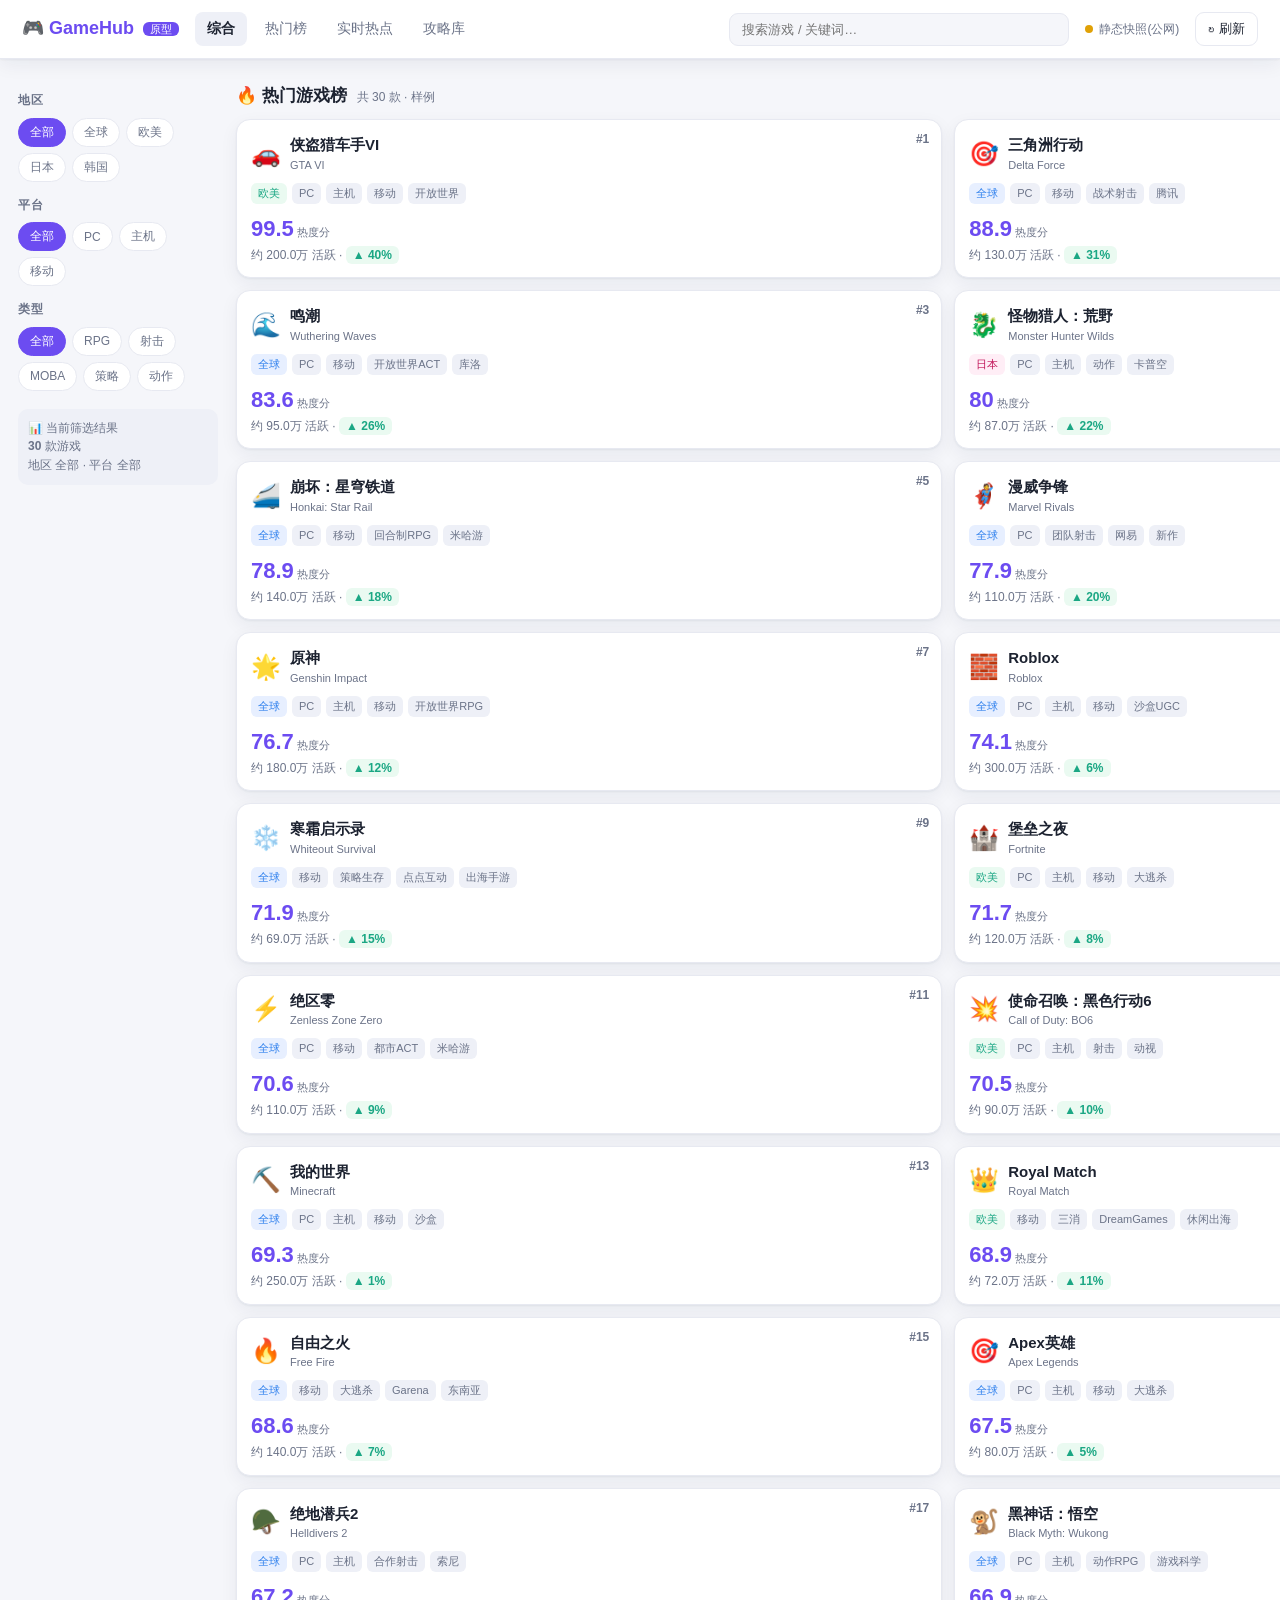
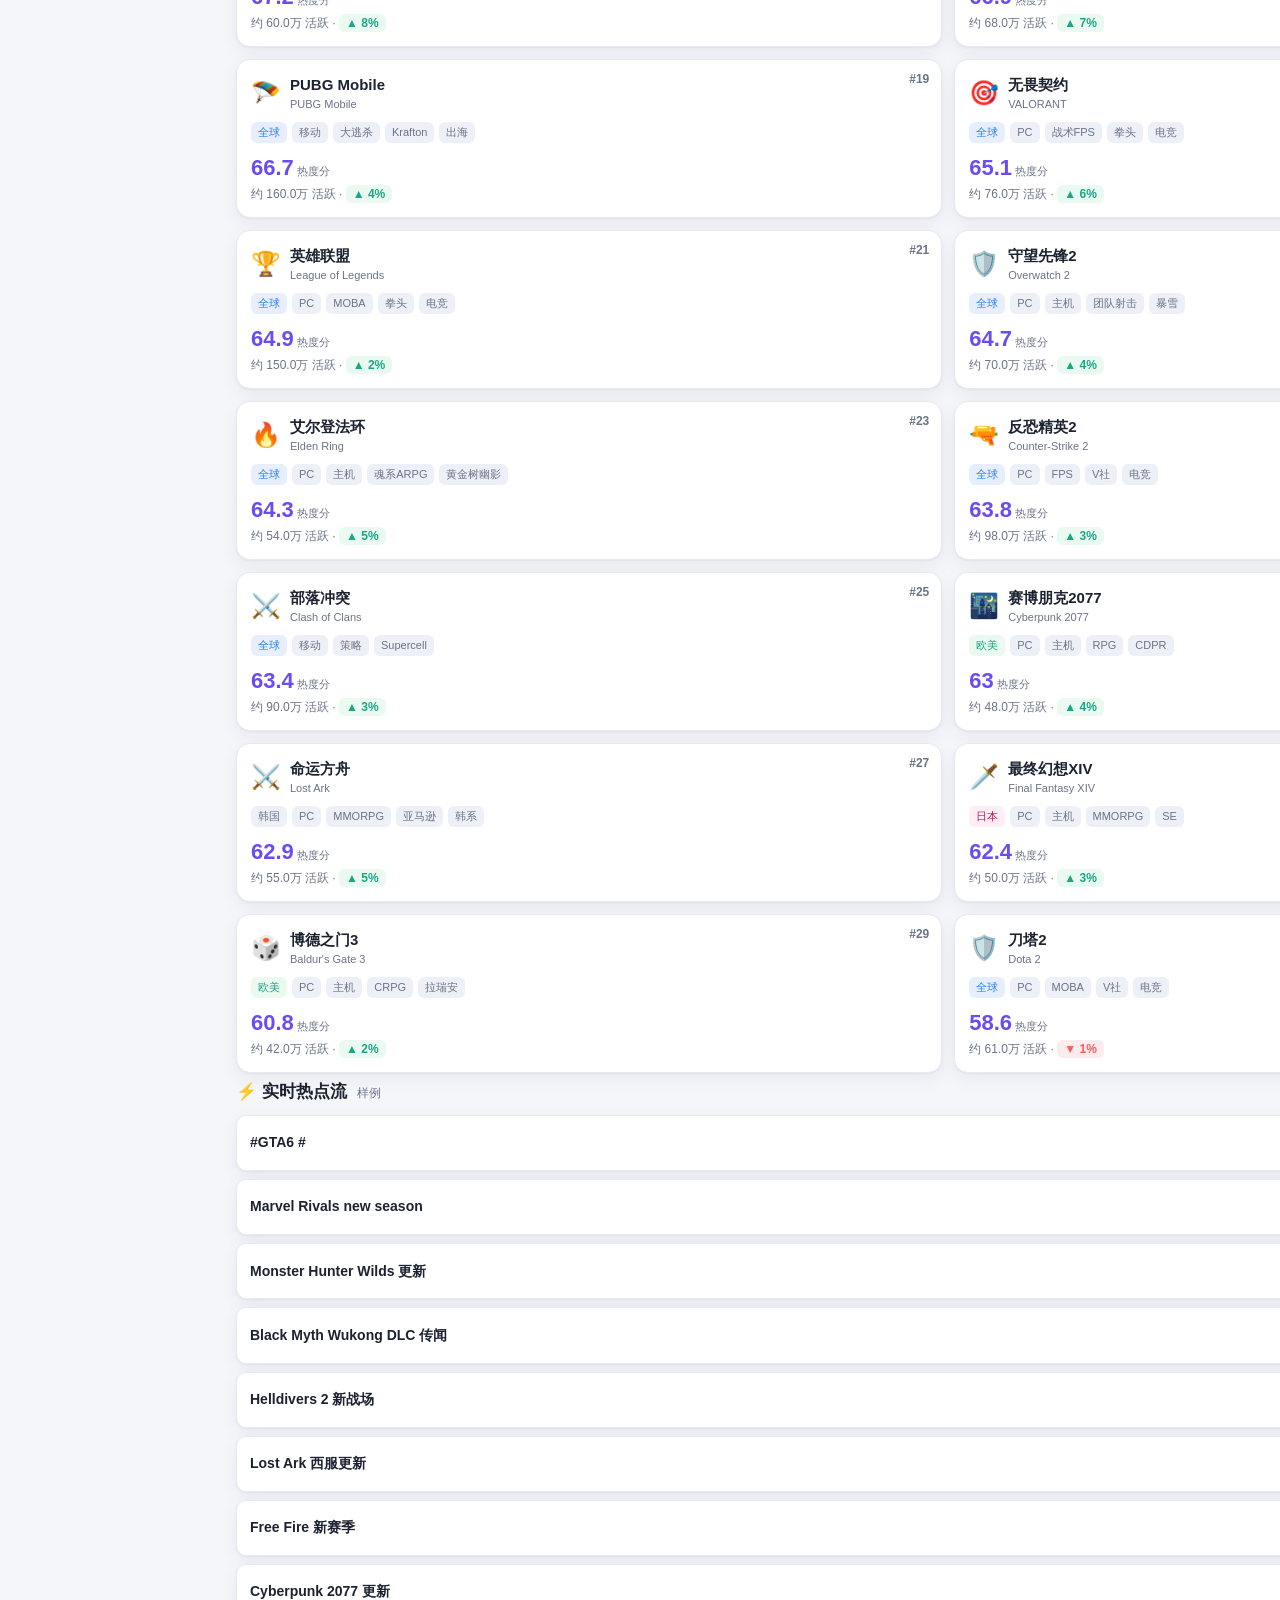
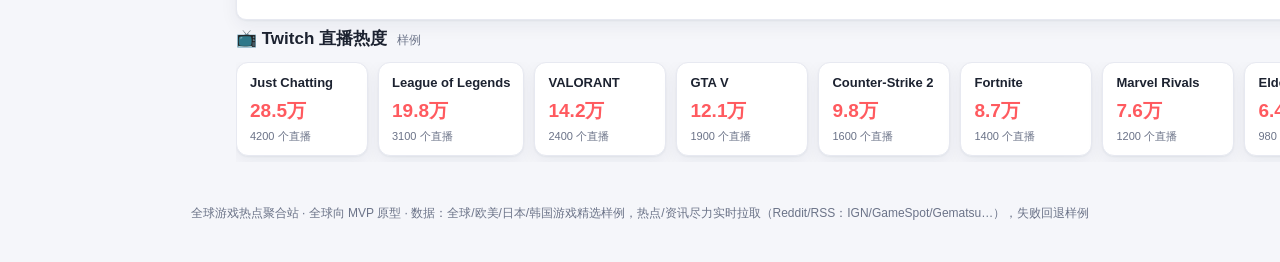
==== index.html @ d7518982 "feat: 全球游戏热点聚合站 MVP - 攻略实时化 + GitHub Pages 发布" ====
<!DOCTYPE html>
<html lang="zh-CN">
<head>
<meta charset="UTF-8" />
<meta name="viewport" content="width=device-width, initial-scale=1.0" />
<title>🌐 全球游戏热点聚合站 · 原型</title>
<link rel="stylesheet" href="style.css" />
</head>
<body>
<header class="topbar">
  <div class="brand">🎮 <b>GameHub</b> <span class="beta">原型</span></div>
  <nav class="nav">
    <a class="active" data-tab="all">综合</a>
    <a data-tab="hot">热门榜</a>
    <a data-tab="trend">实时热点</a>
    <a data-tab="guide">攻略库</a>
  </nav>
  <div class="search">
    <input id="search" placeholder="搜索游戏 / 关键词…" />
  </div>
  <div class="live"><span id="liveDot" class="dot"></span><span id="liveText">连接中…</span></div>
  <button id="refresh" class="refresh">↻ 刷新</button>
</header>

<div class="layout">
  <!-- 左：筛选 -->
  <aside class="side">
    <h3>地区</h3>
    <div class="chips" id="f-region">
      <button class="chip active" data-v="">全部</button>
      <button class="chip" data-v="全球">全球</button>
      <button class="chip" data-v="欧美">欧美</button>
      <button class="chip" data-v="日本">日本</button>
      <button class="chip" data-v="韩国">韩国</button>
    </div>
    <h3>平台</h3>
    <div class="chips" id="f-platform">
      <button class="chip active" data-v="">全部</button>
      <button class="chip" data-v="PC">PC</button>
      <button class="chip" data-v="主机">主机</button>
      <button class="chip" data-v="移动">移动</button>
    </div>
    <h3>类型</h3>
    <div class="chips" id="f-genre">
      <button class="chip active" data-v="">全部</button>
      <button class="chip" data-v="RPG">RPG</button>
      <button class="chip" data-v="射击">射击</button>
      <button class="chip" data-v="MOBA">MOBA</button>
      <button class="chip" data-v="策略">策略</button>
      <button class="chip" data-v="动作">动作</button>
    </div>
    <div class="stat" id="stat"></div>
  </aside>

  <!-- 中：热门游戏榜 -->
  <main class="main">
    <div class="sec-head"><h2>🔥 热门游戏榜</h2><span class="hint" id="gamesHint"></span></div>
    <div id="games" class="games"></div>

    <div class="sec-head"><h2>⚡ 实时热点流</h2><span class="hint" id="trendHint"></span></div>
    <div id="trends" class="trends"></div>

    <div class="sec-head"><h2>📺 Twitch 直播热度</h2><span class="hint" id="twitchHint"></span></div>
    <div id="twitch" class="twitch"></div>
  </main>

  <!-- 右：新闻 + 攻略 -->
  <aside class="side right">
    <div class="sec-head"><h2>📰 最新资讯</h2></div>
    <div id="news" class="news"></div>
    <div class="sec-head"><h2>📘 最新攻略</h2><span class="hint" id="guideHint"></span></div>
    <div id="guides" class="guides"></div>
    <div class="sec-head"><h2>🎬 YouTube 攻略视频</h2><span class="hint" id="ytHint"></span></div>
    <div id="yt" class="yt"></div>
  </aside>
</div>

<footer class="foot">全球游戏热点聚合站 · 全球向 MVP 原型 · 数据：全球/欧美/日本/韩国游戏精选样例，热点/资讯尽力实时拉取（Reddit/RSS：IGN/GameSpot/Gematsu…），失败回退样例</footer>

<script src="app.js"></script>
</body>
</html>
---- style.css ----
:root{
  --bg:#f5f6fa; --card:#fff; --ink:#1c2230; --sub:#6b7388; --line:#e7e9f1;
  --brand:#6c4cf1; --brand2:#2f80ed; --hot:#ff5a5f; --ok:#1ba784; --warn:#e0a106;
  --chip:#eef0f7; --radius:14px; --shadow:0 1px 2px rgba(20,30,60,.05),0 6px 18px rgba(20,30,60,.06);
}
*{box-sizing:border-box}
body{margin:0;font-family:-apple-system,BlinkMacSystemFont,"Segoe UI","PingFang SC","Microsoft YaHei",sans-serif;
  background:var(--bg);color:var(--ink);font-size:14px;line-height:1.55}
a{color:inherit;text-decoration:none;cursor:pointer}

/* topbar */
.topbar{position:sticky;top:0;z-index:20;display:flex;align-items:center;gap:16px;
  background:#fff;border-bottom:1px solid var(--line);padding:12px 22px;box-shadow:var(--shadow)}
.brand{font-size:18px}.brand b{color:var(--brand)}.beta{font-size:11px;background:var(--brand);color:#fff;
  padding:1px 7px;border-radius:6px;margin-left:4px;vertical-align:middle}
.nav{display:flex;gap:6px}
.nav a{padding:6px 12px;border-radius:8px;color:var(--sub);font-size:14px}
.nav a.active{background:var(--chip);color:var(--ink);font-weight:600}
.search{flex:1;max-width:340px;margin-left:auto}
.search input{width:100%;padding:8px 12px;border:1px solid var(--line);border-radius:9px;font-size:13px;background:var(--bg)}
.live{display:flex;align-items:center;gap:6px;font-size:12px;color:var(--sub);white-space:nowrap}
.dot{width:8px;height:8px;border-radius:50%;background:#bbb;display:inline-block}
.dot.on{background:var(--ok);box-shadow:0 0 0 3px rgba(27,167,132,.18)}
.dot.off{background:var(--warn)}
.refresh{border:1px solid var(--line);background:#fff;border-radius:9px;padding:7px 12px;cursor:pointer;font-size:13px;color:var(--ink)}
.refresh:hover{background:var(--chip)}

/* layout */
.layout{display:grid;grid-template-columns:200px 1fr 300px;gap:18px;max-width:1280px;margin:18px auto;padding:0 18px}
.side h3{font-size:12px;color:var(--sub);margin:14px 0 8px;text-transform:uppercase;letter-spacing:.5px}
.side.right{max-height:calc(100vh - 120px);overflow:auto}
.chips{display:flex;flex-wrap:wrap;gap:6px}
.chip{border:1px solid var(--line);background:#fff;color:var(--sub);padding:5px 11px;border-radius:999px;font-size:12px;cursor:pointer}
.chip.active{background:var(--brand);color:#fff;border-color:var(--brand)}
.stat{margin-top:18px;font-size:12px;color:var(--sub);background:var(--chip);border-radius:10px;padding:10px}

/* sections */
.sec-head{display:flex;align-items:baseline;gap:10px;margin:6px 0 10px}
.sec-head h2{font-size:17px;margin:0}
.hint{font-size:12px;color:var(--sub)}

/* games */
.games{display:grid;grid-template-columns:1fr 1fr;gap:12px}
.gcard{background:var(--card);border:1px solid var(--line);border-radius:var(--radius);padding:13px 14px;box-shadow:var(--shadow);position:relative}
.gcard .row1{display:flex;align-items:center;gap:9px}
.gcard .emoji{font-size:24px}
.gcard .nm{font-weight:700;font-size:15px}
.gcard .en{font-size:11px;color:var(--sub)}
.gcard .meta{display:flex;flex-wrap:wrap;gap:5px;margin:9px 0 4px}
.tag{font-size:11px;background:var(--chip);color:var(--sub);padding:2px 7px;border-radius:6px}
.tag.r-中国{background:#ffe9e9;color:#c0392b}.tag.r-全球{background:#e7efff;color:#2f80ed}
.tag.r-日本{background:#ffeef6;color:#c2185b}.tag.r-欧美{background:#eafaf1;color:#1ba784}
.tag.r-韩国{background:#fff3e0;color:#e07b00}
.gcard .stats{display:flex;justify-content:space-between;align-items:flex-end;margin-top:8px}
.score{font-size:22px;font-weight:800;color:var(--brand)}
.score small{font-size:11px;color:var(--sub);font-weight:400}
.players{font-size:12px;color:var(--sub)}
.trend{font-size:12px;font-weight:700;padding:2px 7px;border-radius:6px}
.trend.up{background:#eafaf1;color:var(--ok)}.trend.down{background:#fdecec;color:var(--hot)}
.rank{position:absolute;top:10px;right:12px;font-size:12px;color:var(--sub);font-weight:700}

/* trends */
.trends{display:flex;flex-direction:column;gap:8px}
.titem{background:var(--card);border:1px solid var(--line);border-radius:10px;padding:10px 13px;display:flex;align-items:center;gap:12px;box-shadow:var(--shadow)}
.titem .topic{font-weight:600;flex:1}
.titem .src{font-size:11px;color:var(--sub)}
.titem .mom{font-size:13px;font-weight:800;color:var(--ok);min-width:48px;text-align:right}
.titem .mom.neg{color:var(--hot)}
.bar{height:5px;background:var(--chip);border-radius:3px;flex:0 0 70px;overflow:hidden}
.bar > i{display:block;height:100%;background:linear-gradient(90deg,var(--brand),var(--brand2))}

/* news */
.news,.guides{display:flex;flex-direction:column;gap:8px;margin-bottom:6px}
.nitem{display:block;background:var(--card);border:1px solid var(--line);border-radius:10px;padding:9px 12px;box-shadow:var(--shadow);text-decoration:none;color:inherit;transition:.15s}
.nitem.guide:hover{border-color:var(--brand);transform:translateY(-1px)}
.nitem .t{font-size:13px;font-weight:600;line-height:1.4}
.nitem .m{display:flex;justify-content:space-between;margin-top:5px;font-size:11px;color:var(--sub)}
.lang{font-size:10px;padding:1px 6px;border-radius:5px;background:var(--chip);color:var(--sub)}
.guide .tp{font-size:10px;padding:1px 6px;border-radius:5px;color:#fff}
.tp.图文{background:var(--brand2)}.tp.视频{background:var(--hot)}

/* twitch live heat */
.twitch{display:flex;gap:10px;overflow-x:auto;padding-bottom:6px}
.tchip{min-width:132px;flex:0 0 auto;background:var(--card);border:1px solid var(--line);border-radius:12px;padding:10px 13px;box-shadow:var(--shadow)}
.tchip .g{font-weight:700;font-size:13px;white-space:nowrap;overflow:hidden;text-overflow:ellipsis}
.tchip .v{color:var(--hot);font-weight:800;font-size:19px;margin-top:3px}
.tchip .s{font-size:11px;color:var(--sub);margin-top:2px}

/* youtube video cards */
.yt{display:grid;grid-template-columns:1fr 1fr;gap:8px}
.vcard{display:block;background:var(--card);border:1px solid var(--line);border-radius:10px;overflow:hidden;box-shadow:var(--shadow);text-decoration:none;color:inherit}
.vcard img{width:100%;height:86px;object-fit:cover;display:block;background:var(--chip)}
.vcard .vt{font-size:12px;padding:6px 8px;line-height:1.35;height:46px;overflow:hidden}
.vcard .vc{font-size:11px;color:var(--sub);padding:0 8px 7px}
.yt-note{font-size:12px;color:var(--sub);background:var(--chip);border-radius:8px;padding:10px 12px}

.foot{text-align:center;color:var(--sub);font-size:12px;padding:24px 16px 40px}
@media(max-width:1024px){.layout{grid-template-columns:1fr}.side.right{max-height:none}.games{grid-template-columns:1fr}.yt{grid-template-columns:1fr 1fr}}
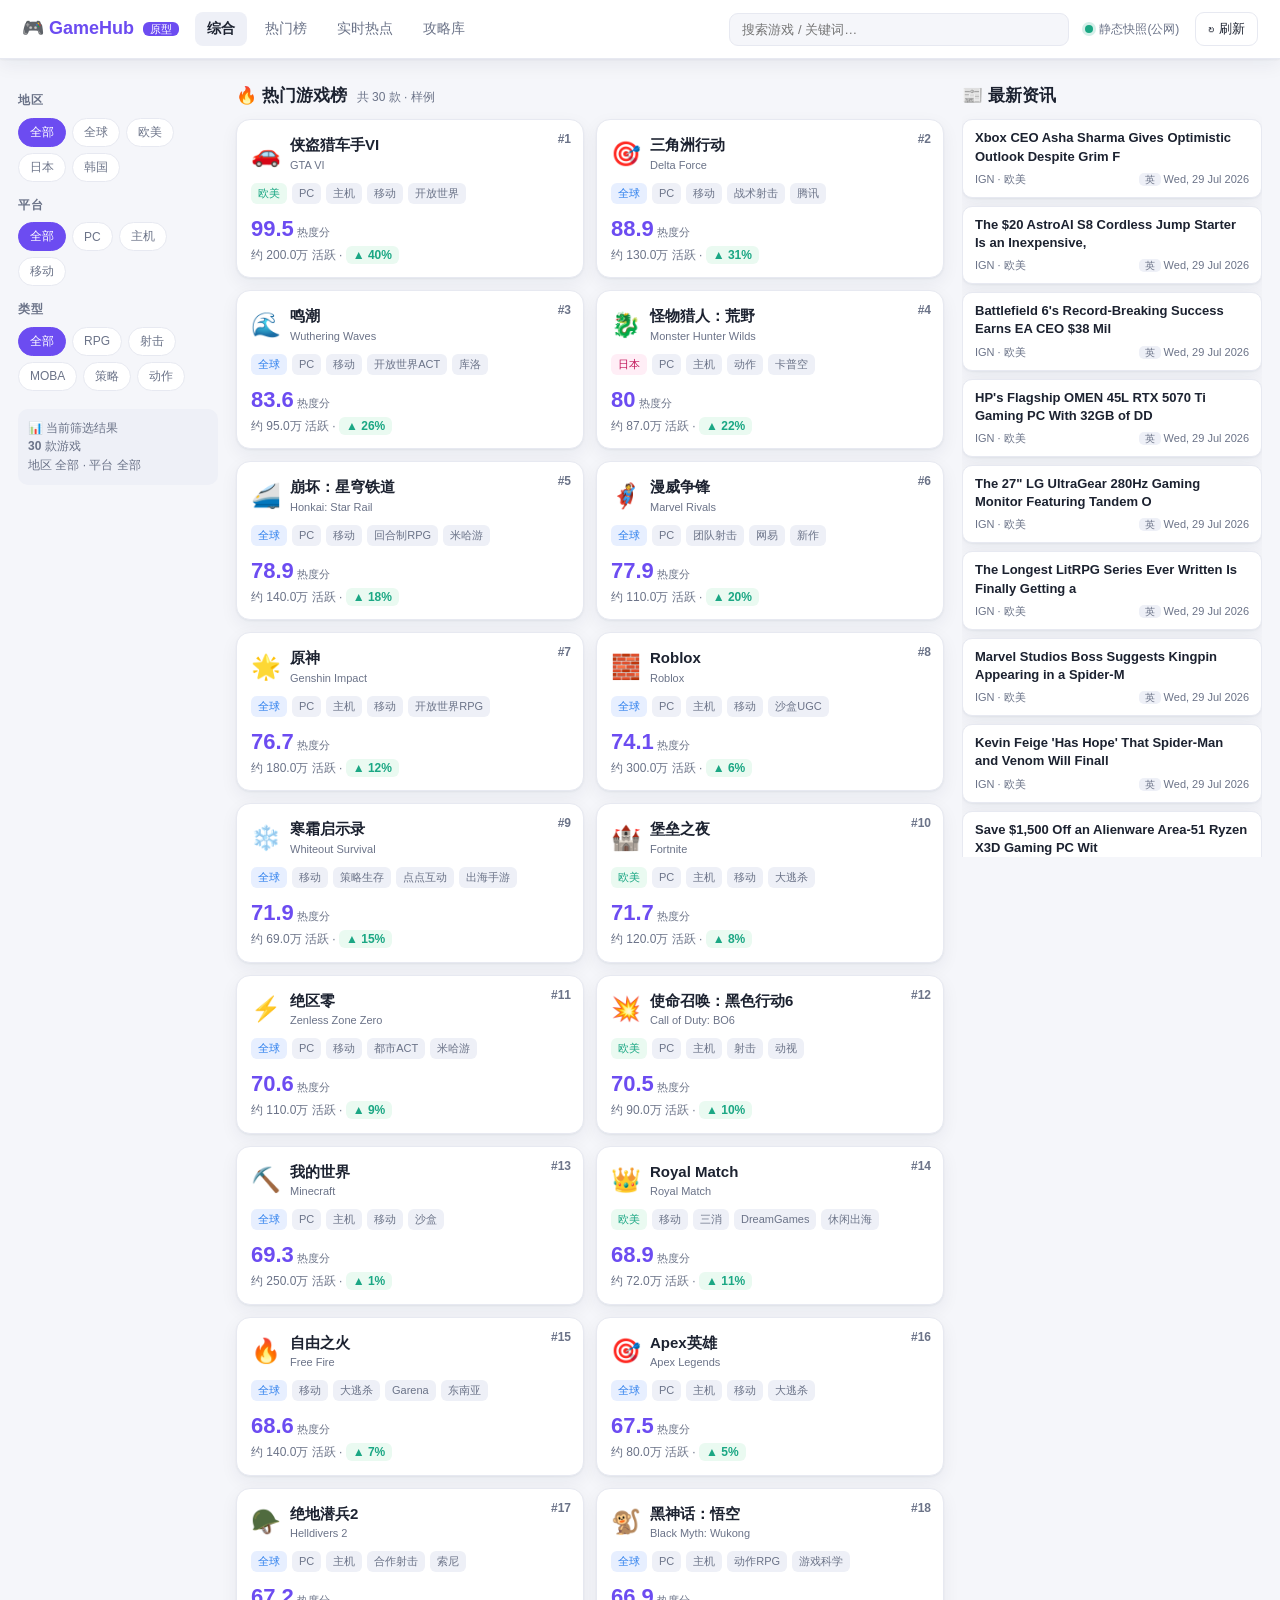
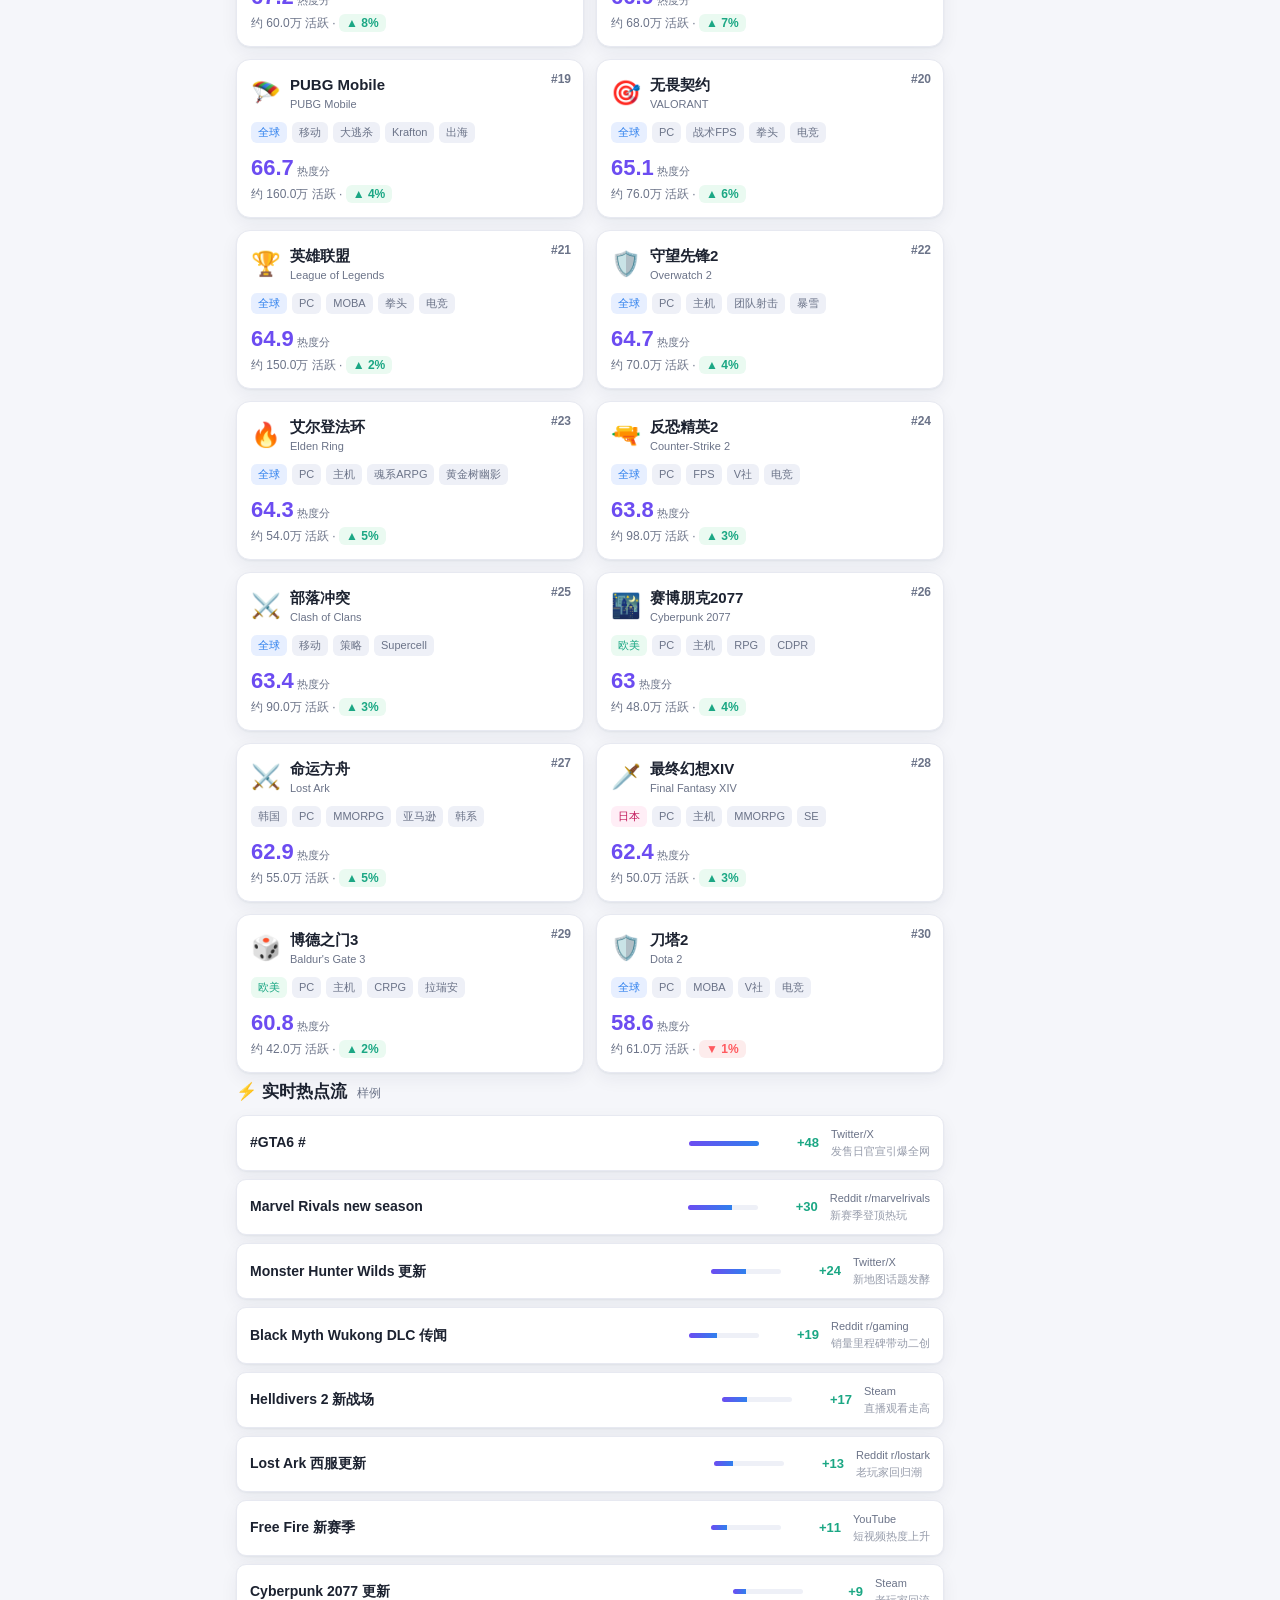
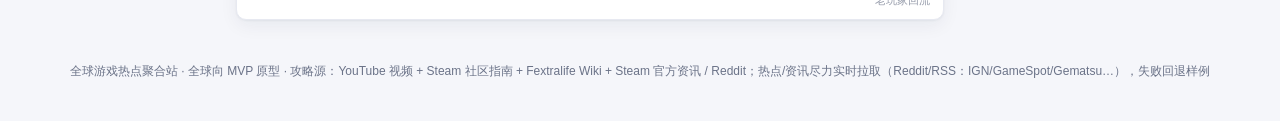
==== commit f6f6b9b8: "refactor: 移除 Twitch，攻略源新增 Steam 社区指南 + Fextralife Wiki 深度抓取" ====
--- a/index.html
+++ b/index.html
@@ -59,9 +59,6 @@
 
     <div class="sec-head"><h2>⚡ 实时热点流</h2><span class="hint" id="trendHint"></span></div>
     <div id="trends" class="trends"></div>
-
-    <div class="sec-head"><h2>📺 Twitch 直播热度</h2><span class="hint" id="twitchHint"></span></div>
-    <div id="twitch" class="twitch"></div>
   </main>
 
   <!-- 右：新闻 + 攻略 -->
@@ -75,7 +72,7 @@
   </aside>
 </div>
 
-<footer class="foot">全球游戏热点聚合站 · 全球向 MVP 原型 · 数据：全球/欧美/日本/韩国游戏精选样例，热点/资讯尽力实时拉取（Reddit/RSS：IGN/GameSpot/Gematsu…），失败回退样例</footer>
+<footer class="foot">全球游戏热点聚合站 · 全球向 MVP 原型 · 攻略源：YouTube 视频 + Steam 社区指南 + Fextralife Wiki + Steam 官方资讯 / Reddit；热点/资讯尽力实时拉取（Reddit/RSS：IGN/GameSpot/Gematsu…），失败回退样例</footer>
 
 <script src="app.js"></script>
 </body>
--- a/style.css
+++ b/style.css
@@ -79,13 +79,6 @@
 .guide .tp{font-size:10px;padding:1px 6px;border-radius:5px;color:#fff}
 .tp.图文{background:var(--brand2)}.tp.视频{background:var(--hot)}
 
-/* twitch live heat */
-.twitch{display:flex;gap:10px;overflow-x:auto;padding-bottom:6px}
-.tchip{min-width:132px;flex:0 0 auto;background:var(--card);border:1px solid var(--line);border-radius:12px;padding:10px 13px;box-shadow:var(--shadow)}
-.tchip .g{font-weight:700;font-size:13px;white-space:nowrap;overflow:hidden;text-overflow:ellipsis}
-.tchip .v{color:var(--hot);font-weight:800;font-size:19px;margin-top:3px}
-.tchip .s{font-size:11px;color:var(--sub);margin-top:2px}
-
 /* youtube video cards */
 .yt{display:grid;grid-template-columns:1fr 1fr;gap:8px}
 .vcard{display:block;background:var(--card);border:1px solid var(--line);border-radius:10px;overflow:hidden;box-shadow:var(--shadow);text-decoration:none;color:inherit}
